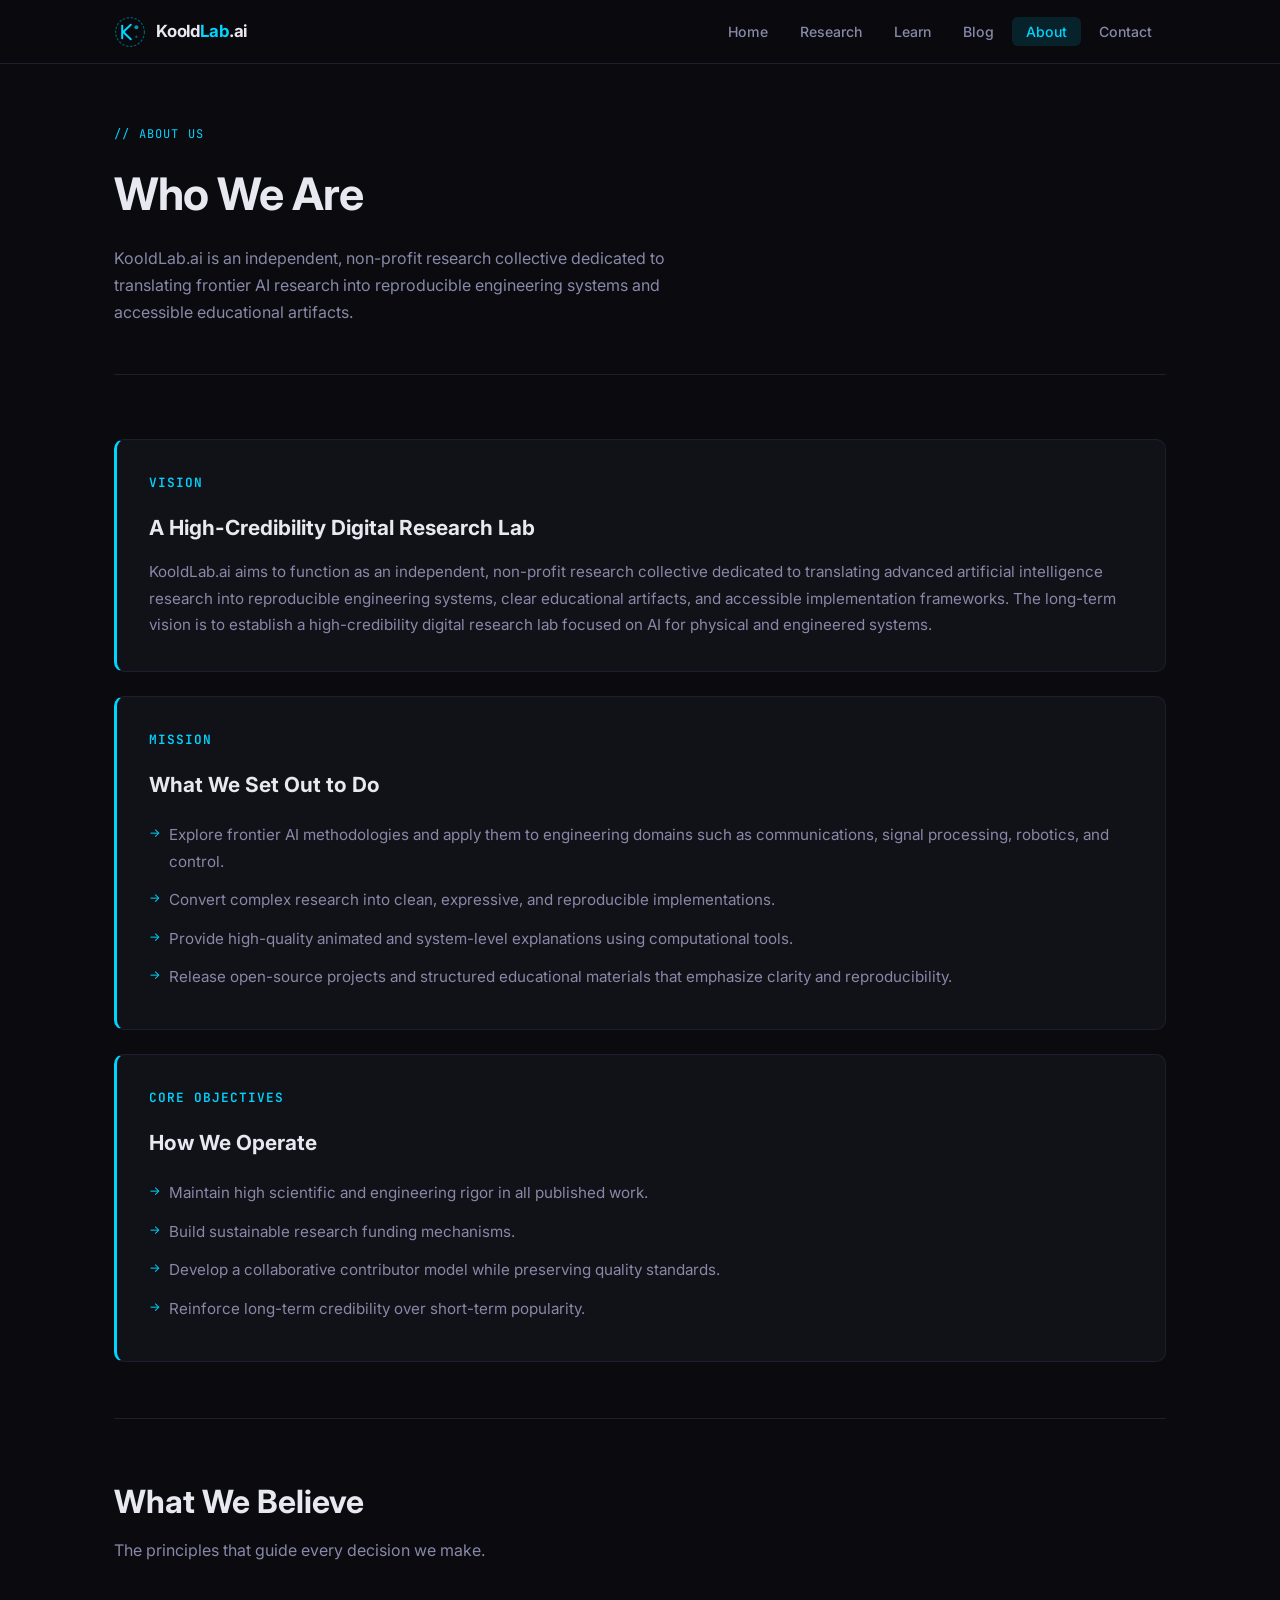
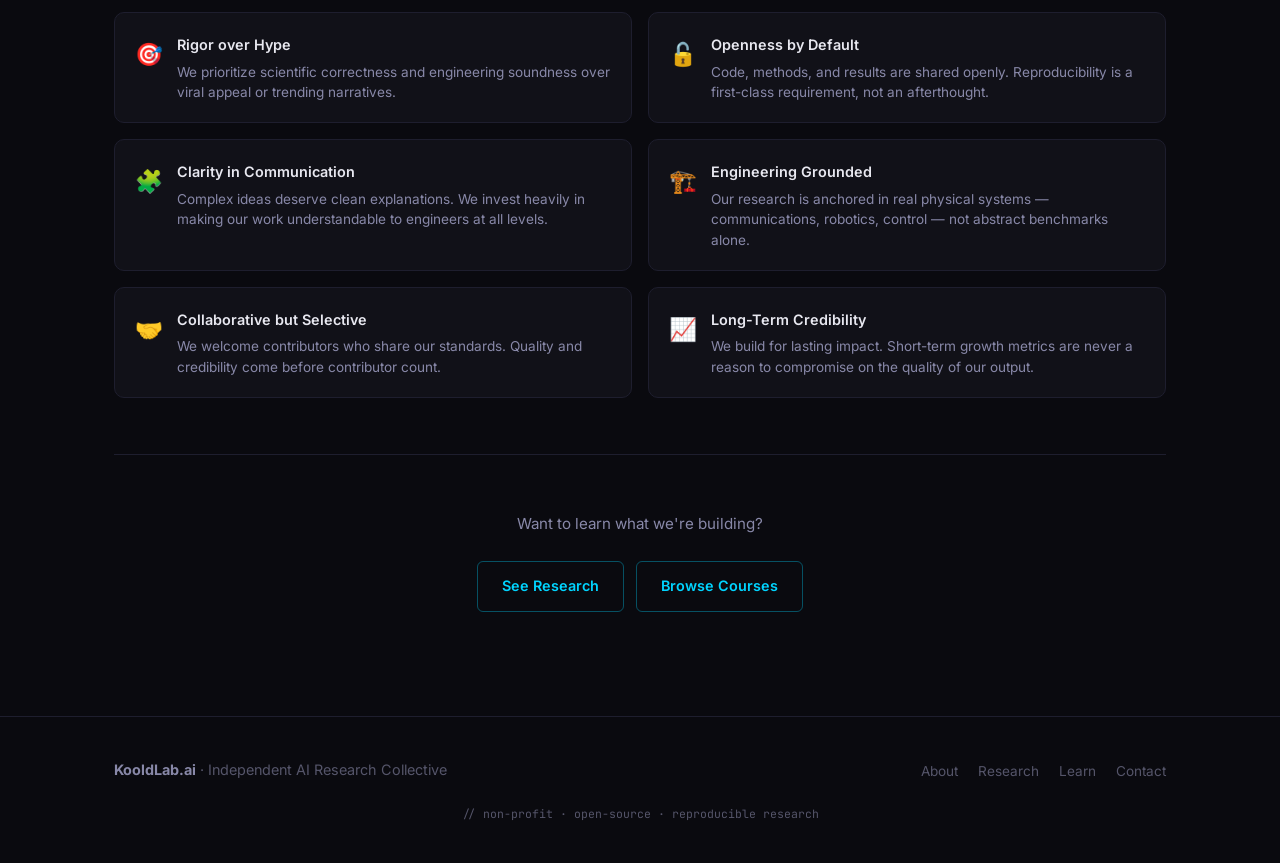
==== about.html @ 52a5d4e4 "Added the web page initial designs" ====
<!DOCTYPE html>
<html lang="en">
<head>
  <meta charset="UTF-8" />
  <meta name="viewport" content="width=device-width, initial-scale=1.0" />
  <title>About — KooldLab.ai</title>
  <meta name="description" content="KooldLab.ai vision, mission, and core objectives. An independent non-profit AI research collective." />
  <link rel="stylesheet" href="style.css" />
  <link rel="icon" href="assets/logo.svg" type="image/svg+xml" />
</head>
<body>

  <!-- Navigation -->
  <nav class="nav" role="navigation" aria-label="Main navigation">
    <div class="nav-inner">
      <a href="index.html" class="nav-logo" aria-label="KooldLab.ai home">
        <img src="assets/logo.svg" alt="KooldLab.ai logo" />
        <span class="nav-logo-text">Koold<span>Lab</span>.ai</span>
      </a>
      <ul class="nav-links">
        <li><a href="index.html">Home</a></li>
        <li><a href="research.html">Research</a></li>
        <li><a href="learn.html">Learn</a></li>
        <li><a href="blog.html">Blog</a></li>
        <li><a href="about.html">About</a></li>
        <li><a href="contact.html">Contact</a></li>
      </ul>
      <button class="nav-hamburger" id="nav-hamburger" aria-label="Toggle menu" aria-expanded="false">
        <span></span><span></span><span></span>
      </button>
    </div>
  </nav>

  <div class="nav-mobile" id="nav-mobile" role="menu">
    <a href="index.html">Home</a>
    <a href="research.html">Research</a>
    <a href="learn.html">Learn</a>
    <a href="blog.html">Blog</a>
    <a href="about.html">About</a>
    <a href="contact.html">Contact</a>
  </div>

  <main class="page-content">
    <div class="container">

      <!-- Page header -->
      <div class="page-hero fade-in">
        <p class="page-hero-label">// about us</p>
        <h1 class="page-hero-title">Who We Are</h1>
        <p class="page-hero-desc">
          KooldLab.ai is an independent, non-profit research collective dedicated to translating
          frontier AI research into reproducible engineering systems and accessible educational artifacts.
        </p>
      </div>

      <!-- Vision -->
      <div class="mission-block fade-in">
        <h3>Vision</h3>
        <h2>A High-Credibility Digital Research Lab</h2>
        <p>
          KooldLab.ai aims to function as an independent, non-profit research collective dedicated to
          translating advanced artificial intelligence research into reproducible engineering systems,
          clear educational artifacts, and accessible implementation frameworks. The long-term vision
          is to establish a high-credibility digital research lab focused on AI for physical and
          engineered systems.
        </p>
      </div>

      <!-- Mission -->
      <div class="mission-block fade-in">
        <h3>Mission</h3>
        <h2>What We Set Out to Do</h2>
        <ul>
          <li>Explore frontier AI methodologies and apply them to engineering domains such as communications, signal processing, robotics, and control.</li>
          <li>Convert complex research into clean, expressive, and reproducible implementations.</li>
          <li>Provide high-quality animated and system-level explanations using computational tools.</li>
          <li>Release open-source projects and structured educational materials that emphasize clarity and reproducibility.</li>
        </ul>
      </div>

      <!-- Core Objectives -->
      <div class="mission-block fade-in">
        <h3>Core Objectives</h3>
        <h2>How We Operate</h2>
        <ul>
          <li>Maintain high scientific and engineering rigor in all published work.</li>
          <li>Build sustainable research funding mechanisms.</li>
          <li>Develop a collaborative contributor model while preserving quality standards.</li>
          <li>Reinforce long-term credibility over short-term popularity.</li>
        </ul>
      </div>

      <hr class="divider" />

      <!-- Values -->
      <div class="fade-in">
        <p class="section-title">What We Believe</p>
        <p class="section-subtitle">The principles that guide every decision we make.</p>

        <div class="values-grid">
          <div class="value-item">
            <span class="value-item-icon">🎯</span>
            <div>
              <div class="value-item-title">Rigor over Hype</div>
              <div class="value-item-desc">We prioritize scientific correctness and engineering soundness over viral appeal or trending narratives.</div>
            </div>
          </div>
          <div class="value-item">
            <span class="value-item-icon">🔓</span>
            <div>
              <div class="value-item-title">Openness by Default</div>
              <div class="value-item-desc">Code, methods, and results are shared openly. Reproducibility is a first-class requirement, not an afterthought.</div>
            </div>
          </div>
          <div class="value-item">
            <span class="value-item-icon">🧩</span>
            <div>
              <div class="value-item-title">Clarity in Communication</div>
              <div class="value-item-desc">Complex ideas deserve clean explanations. We invest heavily in making our work understandable to engineers at all levels.</div>
            </div>
          </div>
          <div class="value-item">
            <span class="value-item-icon">🏗️</span>
            <div>
              <div class="value-item-title">Engineering Grounded</div>
              <div class="value-item-desc">Our research is anchored in real physical systems — communications, robotics, control — not abstract benchmarks alone.</div>
            </div>
          </div>
          <div class="value-item">
            <span class="value-item-icon">🤝</span>
            <div>
              <div class="value-item-title">Collaborative but Selective</div>
              <div class="value-item-desc">We welcome contributors who share our standards. Quality and credibility come before contributor count.</div>
            </div>
          </div>
          <div class="value-item">
            <span class="value-item-icon">📈</span>
            <div>
              <div class="value-item-title">Long-Term Credibility</div>
              <div class="value-item-desc">We build for lasting impact. Short-term growth metrics are never a reason to compromise on the quality of our output.</div>
            </div>
          </div>
        </div>
      </div>

      <hr class="divider" />

      <!-- CTA -->
      <div class="fade-in" style="text-align:center; padding-bottom: 24px;">
        <p style="color: var(--text-secondary); margin-bottom: 24px; font-size: 0.95rem;">
          Want to learn what we're building?
        </p>
        <div style="display:flex; gap:12px; justify-content:center; flex-wrap:wrap;">
          <a href="research.html" class="btn btn-outline">See Research</a>
          <a href="learn.html" class="btn btn-outline">Browse Courses</a>
        </div>
      </div>

    </div>
  </main>

  <footer class="footer">
    <div class="container">
      <div class="footer-inner">
        <div class="footer-brand">
          <strong>KooldLab.ai</strong> · Independent AI Research Collective
        </div>
        <ul class="footer-links">
          <li><a href="about.html">About</a></li>
          <li><a href="research.html">Research</a></li>
          <li><a href="learn.html">Learn</a></li>
          <li><a href="contact.html">Contact</a></li>
        </ul>
      </div>
      <p class="footer-note">// non-profit · open-source · reproducible research</p>
    </div>
  </footer>

  <script src="nav.js"></script>
</body>
</html>
---- style.css ----
/* =========================================================
   KooldLab.ai — Global Stylesheet
   Dark theme | Inter + JetBrains Mono | Cyan accent
   ========================================================= */

@import url('https://fonts.googleapis.com/css2?family=Inter:wght@300;400;500;600;700&family=JetBrains+Mono:wght@400;500&display=swap');

/* ----- Reset & Base ----- */
*, *::before, *::after {
  box-sizing: border-box;
  margin: 0;
  padding: 0;
}

:root {
  --bg-base:       #0a0a0f;
  --bg-card:       #111118;
  --bg-card-hover: #16161f;
  --bg-nav:        rgba(10, 10, 15, 0.92);
  --border:        #1e1e2e;
  --accent:        #00d4ff;
  --accent-dim:    rgba(0, 212, 255, 0.12);
  --accent-mid:    rgba(0, 212, 255, 0.35);
  --text-primary:  #e8e8f0;
  --text-secondary:#8888a8;
  --text-muted:    #55556a;
  --tag-bg:        #1a1a28;
  --tag-text:      #00d4ff;
  --success:       #00ffaa;
  --warning:       #ffaa00;
  --nav-height:    64px;
  --radius:        10px;
  --radius-sm:     6px;
  --transition:    0.2s ease;
  --shadow-card:   0 4px 24px rgba(0,0,0,0.4);
  --shadow-glow:   0 0 24px rgba(0,212,255,0.08);
}

html {
  scroll-behavior: smooth;
}

body {
  background-color: var(--bg-base);
  color: var(--text-primary);
  font-family: 'Inter', sans-serif;
  font-size: 16px;
  line-height: 1.7;
  min-height: 100vh;
}

a {
  color: var(--accent);
  text-decoration: none;
  transition: opacity var(--transition);
}
a:hover { opacity: 0.8; }

img { max-width: 100%; display: block; }

/* ----- Utility ----- */
.container {
  width: 100%;
  max-width: 1100px;
  margin: 0 auto;
  padding: 0 24px;
}

.section {
  padding: 80px 0;
}

.section-title {
  font-size: clamp(1.5rem, 3vw, 2rem);
  font-weight: 700;
  color: var(--text-primary);
  margin-bottom: 8px;
}

.section-subtitle {
  color: var(--text-secondary);
  font-size: 1rem;
  margin-bottom: 48px;
}

.accent { color: var(--accent); }

.tag {
  display: inline-block;
  font-family: 'JetBrains Mono', monospace;
  font-size: 0.72rem;
  color: var(--tag-text);
  background: var(--tag-bg);
  border: 1px solid var(--accent-mid);
  border-radius: 4px;
  padding: 2px 8px;
  letter-spacing: 0.04em;
}

.badge {
  display: inline-block;
  font-size: 0.72rem;
  font-weight: 600;
  border-radius: 4px;
  padding: 2px 10px;
  letter-spacing: 0.03em;
}
.badge-video   { background: rgba(0,212,255,0.15); color: #00d4ff; }
.badge-coming  { background: rgba(85,85,106,0.3);  color: #8888a8; }
.badge-dev     { background: rgba(255,170,0,0.15); color: #ffaa00; }

.btn {
  display: inline-flex;
  align-items: center;
  gap: 8px;
  padding: 12px 24px;
  border-radius: var(--radius-sm);
  font-size: 0.9rem;
  font-weight: 600;
  cursor: pointer;
  transition: all var(--transition);
  border: none;
  text-decoration: none;
}
.btn-primary {
  background: var(--accent);
  color: #0a0a0f;
}
.btn-primary:hover {
  background: #33ddff;
  opacity: 1;
  transform: translateY(-1px);
  box-shadow: 0 4px 16px rgba(0,212,255,0.3);
}
.btn-outline {
  background: transparent;
  color: var(--accent);
  border: 1px solid var(--accent-mid);
}
.btn-outline:hover {
  background: var(--accent-dim);
  opacity: 1;
  border-color: var(--accent);
}
.btn-ghost {
  background: transparent;
  color: var(--text-secondary);
  border: 1px solid var(--border);
}
.btn-ghost:hover {
  color: var(--text-primary);
  border-color: var(--text-muted);
  opacity: 1;
}

/* ----- Navigation ----- */
.nav {
  position: fixed;
  top: 0;
  left: 0;
  right: 0;
  height: var(--nav-height);
  background: var(--bg-nav);
  backdrop-filter: blur(12px);
  -webkit-backdrop-filter: blur(12px);
  border-bottom: 1px solid var(--border);
  z-index: 1000;
  display: flex;
  align-items: center;
}

.nav-inner {
  display: flex;
  align-items: center;
  justify-content: space-between;
  width: 100%;
  max-width: 1100px;
  margin: 0 auto;
  padding: 0 24px;
}

.nav-logo {
  display: flex;
  align-items: center;
  gap: 10px;
  text-decoration: none;
  color: var(--text-primary);
}
.nav-logo img {
  width: 32px;
  height: 32px;
}
.nav-logo-text {
  font-size: 1.05rem;
  font-weight: 700;
  letter-spacing: -0.01em;
}
.nav-logo-text span { color: var(--accent); }

.nav-links {
  display: flex;
  align-items: center;
  gap: 4px;
  list-style: none;
}
.nav-links a {
  color: var(--text-secondary);
  font-size: 0.88rem;
  font-weight: 500;
  padding: 6px 14px;
  border-radius: var(--radius-sm);
  transition: all var(--transition);
  text-decoration: none;
}
.nav-links a:hover,
.nav-links a.active {
  color: var(--text-primary);
  background: var(--accent-dim);
  opacity: 1;
}
.nav-links a.active {
  color: var(--accent);
}

.nav-hamburger {
  display: none;
  flex-direction: column;
  gap: 5px;
  cursor: pointer;
  background: none;
  border: none;
  padding: 4px;
}
.nav-hamburger span {
  display: block;
  width: 22px;
  height: 2px;
  background: var(--text-secondary);
  border-radius: 2px;
  transition: all 0.3s ease;
}
.nav-hamburger.open span:nth-child(1) { transform: translateY(7px) rotate(45deg); }
.nav-hamburger.open span:nth-child(2) { opacity: 0; }
.nav-hamburger.open span:nth-child(3) { transform: translateY(-7px) rotate(-45deg); }

.nav-mobile {
  display: none;
  position: fixed;
  top: var(--nav-height);
  left: 0;
  right: 0;
  background: var(--bg-nav);
  backdrop-filter: blur(12px);
  border-bottom: 1px solid var(--border);
  padding: 16px 24px 24px;
  z-index: 999;
  flex-direction: column;
  gap: 4px;
}
.nav-mobile.open { display: flex; }
.nav-mobile a {
  color: var(--text-secondary);
  font-size: 0.95rem;
  font-weight: 500;
  padding: 10px 14px;
  border-radius: var(--radius-sm);
  text-decoration: none;
  transition: all var(--transition);
}
.nav-mobile a:hover,
.nav-mobile a.active {
  color: var(--text-primary);
  background: var(--accent-dim);
  opacity: 1;
}
.nav-mobile a.active { color: var(--accent); }

/* ----- Page offset for fixed nav ----- */
.page-content {
  padding-top: var(--nav-height);
}

/* ----- Hero ----- */
.hero {
  min-height: calc(100vh - var(--nav-height));
  display: flex;
  align-items: center;
  position: relative;
  overflow: hidden;
  padding: 80px 0;
}
.hero::before {
  content: '';
  position: absolute;
  top: -200px;
  left: 50%;
  transform: translateX(-50%);
  width: 800px;
  height: 800px;
  background: radial-gradient(circle, rgba(0,212,255,0.04) 0%, transparent 70%);
  pointer-events: none;
}
.hero-content { position: relative; z-index: 1; max-width: 720px; }

.hero-eyebrow {
  font-family: 'JetBrains Mono', monospace;
  font-size: 0.8rem;
  color: var(--accent);
  letter-spacing: 0.1em;
  text-transform: uppercase;
  margin-bottom: 20px;
}

.hero-title {
  font-size: clamp(2.2rem, 5vw, 3.6rem);
  font-weight: 700;
  line-height: 1.15;
  letter-spacing: -0.02em;
  margin-bottom: 16px;
}

.hero-tagline {
  font-size: clamp(1rem, 2vw, 1.25rem);
  color: var(--accent);
  font-weight: 500;
  margin-bottom: 20px;
  font-style: italic;
}

.hero-domain-line {
  font-size: 1rem;
  color: var(--text-secondary);
  margin-bottom: 36px;
  min-height: 1.7em;
}
.hero-domain-label { color: var(--text-muted); }
#hero-domain {
  font-family: 'JetBrains Mono', monospace;
  color: var(--accent);
  display: inline-block;
}

.hero-actions {
  display: flex;
  gap: 12px;
  flex-wrap: wrap;
}

/* ----- Cards ----- */
.card {
  background: var(--bg-card);
  border: 1px solid var(--border);
  border-radius: var(--radius);
  padding: 28px;
  transition: all var(--transition);
  box-shadow: var(--shadow-card);
}
.card:hover {
  background: var(--bg-card-hover);
  border-color: var(--accent-mid);
  box-shadow: var(--shadow-glow);
  transform: translateY(-2px);
}
.card-icon {
  font-size: 1.8rem;
  margin-bottom: 16px;
}
.card-title {
  font-size: 1.05rem;
  font-weight: 600;
  color: var(--text-primary);
  margin-bottom: 8px;
}
.card-desc {
  font-size: 0.9rem;
  color: var(--text-secondary);
  line-height: 1.6;
  margin-bottom: 16px;
}
.card-link {
  font-size: 0.88rem;
  font-weight: 600;
  color: var(--accent);
}
.card-link::after { content: ' →'; }

/* Grid layouts */
.grid-3 {
  display: grid;
  grid-template-columns: repeat(3, 1fr);
  gap: 20px;
}
.grid-2 {
  display: grid;
  grid-template-columns: repeat(2, 1fr);
  gap: 20px;
}

/* ----- Product card ----- */
.product-card {
  background: var(--bg-card);
  border: 1px solid var(--accent-mid);
  border-radius: var(--radius);
  padding: 32px;
  display: flex;
  gap: 28px;
  align-items: flex-start;
  box-shadow: var(--shadow-glow);
  transition: all var(--transition);
}
.product-card:hover {
  border-color: var(--accent);
  transform: translateY(-2px);
  box-shadow: 0 0 32px rgba(0,212,255,0.12);
}
.product-card-icon {
  font-size: 2.8rem;
  flex-shrink: 0;
  line-height: 1;
}
.product-card-body { flex: 1; }
.product-card-label {
  font-family: 'JetBrains Mono', monospace;
  font-size: 0.72rem;
  color: var(--accent);
  text-transform: uppercase;
  letter-spacing: 0.1em;
  margin-bottom: 8px;
}
.product-card-title {
  font-size: 1.25rem;
  font-weight: 700;
  color: var(--text-primary);
  margin-bottom: 10px;
  line-height: 1.3;
}
.product-card-desc {
  font-size: 0.9rem;
  color: var(--text-secondary);
  margin-bottom: 20px;
  line-height: 1.6;
}
.product-card-meta {
  display: flex;
  gap: 8px;
  flex-wrap: wrap;
  margin-bottom: 20px;
}

/* ----- Research under-dev card ----- */
.dev-banner {
  background: linear-gradient(135deg, #111118 0%, #141420 100%);
  border: 1px solid rgba(255,170,0,0.3);
  border-radius: var(--radius);
  padding: 40px;
  text-align: center;
  position: relative;
  overflow: hidden;
}
.dev-banner::before {
  content: '';
  position: absolute;
  top: 0; left: 0; right: 0;
  height: 2px;
  background: linear-gradient(90deg, transparent, #ffaa00, transparent);
}
.dev-banner-icon { font-size: 3rem; margin-bottom: 16px; }
.dev-banner-title {
  font-size: 1.4rem;
  font-weight: 700;
  color: var(--text-primary);
  margin-bottom: 10px;
}
.dev-banner-desc {
  color: var(--text-secondary);
  max-width: 560px;
  margin: 0 auto 24px;
  font-size: 0.95rem;
  line-height: 1.7;
}
.dev-tags { display: flex; gap: 8px; justify-content: center; flex-wrap: wrap; }

/* ----- Empty state ----- */
.empty-state {
  text-align: center;
  padding: 80px 24px;
}
.empty-state-icon { font-size: 3rem; margin-bottom: 20px; opacity: 0.5; }
.empty-state-title {
  font-size: 1.3rem;
  font-weight: 600;
  color: var(--text-primary);
  margin-bottom: 10px;
}
.empty-state-desc {
  color: var(--text-secondary);
  font-size: 0.95rem;
  max-width: 420px;
  margin: 0 auto;
}

/* ----- Page hero (inner pages) ----- */
.page-hero {
  padding: 60px 0 48px;
  border-bottom: 1px solid var(--border);
  margin-bottom: 64px;
}
.page-hero-label {
  font-family: 'JetBrains Mono', monospace;
  font-size: 0.75rem;
  color: var(--accent);
  text-transform: uppercase;
  letter-spacing: 0.1em;
  margin-bottom: 12px;
}
.page-hero-title {
  font-size: clamp(1.8rem, 4vw, 2.8rem);
  font-weight: 700;
  color: var(--text-primary);
  letter-spacing: -0.02em;
  margin-bottom: 12px;
}
.page-hero-desc {
  font-size: 1rem;
  color: var(--text-secondary);
  max-width: 600px;
}

/* ----- About page ----- */
.mission-block {
  background: var(--bg-card);
  border: 1px solid var(--border);
  border-left: 3px solid var(--accent);
  border-radius: var(--radius);
  padding: 32px;
  margin-bottom: 24px;
}
.mission-block h3 {
  font-size: 1.1rem;
  font-weight: 600;
  color: var(--accent);
  margin-bottom: 16px;
  font-family: 'JetBrains Mono', monospace;
  font-size: 0.8rem;
  text-transform: uppercase;
  letter-spacing: 0.08em;
}
.mission-block h2 {
  font-size: 1.3rem;
  font-weight: 700;
  color: var(--text-primary);
  margin-bottom: 14px;
}
.mission-block p {
  color: var(--text-secondary);
  font-size: 0.95rem;
  line-height: 1.75;
}
.mission-block ul {
  list-style: none;
  padding: 0;
}
.mission-block ul li {
  color: var(--text-secondary);
  font-size: 0.95rem;
  line-height: 1.75;
  padding: 6px 0;
  padding-left: 20px;
  position: relative;
}
.mission-block ul li::before {
  content: '→';
  position: absolute;
  left: 0;
  color: var(--accent);
  font-size: 0.8em;
}

.values-grid {
  display: grid;
  grid-template-columns: repeat(2, 1fr);
  gap: 16px;
}
.value-item {
  background: var(--bg-card);
  border: 1px solid var(--border);
  border-radius: var(--radius);
  padding: 20px;
  display: flex;
  gap: 14px;
  align-items: flex-start;
}
.value-item-icon { font-size: 1.4rem; flex-shrink: 0; margin-top: 2px; }
.value-item-title {
  font-size: 0.9rem;
  font-weight: 600;
  color: var(--text-primary);
  margin-bottom: 4px;
}
.value-item-desc {
  font-size: 0.85rem;
  color: var(--text-secondary);
  line-height: 1.5;
}

/* ----- Learn page ----- */
.learn-card {
  background: var(--bg-card);
  border: 1px solid var(--border);
  border-radius: var(--radius);
  padding: 28px;
  display: flex;
  flex-direction: column;
  transition: all var(--transition);
}
.learn-card:hover {
  border-color: var(--accent-mid);
  transform: translateY(-2px);
  box-shadow: var(--shadow-glow);
}
.learn-card.coming-soon {
  opacity: 0.5;
  cursor: default;
}
.learn-card.coming-soon:hover {
  transform: none;
  border-color: var(--border);
  box-shadow: none;
}
.learn-card-header {
  display: flex;
  justify-content: space-between;
  align-items: flex-start;
  margin-bottom: 14px;
}
.learn-card-icon { font-size: 2rem; }
.learn-card-title {
  font-size: 1rem;
  font-weight: 600;
  color: var(--text-primary);
  margin-bottom: 8px;
  line-height: 1.3;
}
.learn-card-desc {
  font-size: 0.88rem;
  color: var(--text-secondary);
  line-height: 1.6;
  flex: 1;
  margin-bottom: 20px;
}
.learn-card-meta { display: flex; gap: 6px; flex-wrap: wrap; margin-bottom: 20px; }

/* ----- Footer ----- */
.footer {
  border-top: 1px solid var(--border);
  padding: 40px 0;
  margin-top: 80px;
}
.footer-inner {
  display: flex;
  align-items: center;
  justify-content: space-between;
  flex-wrap: wrap;
  gap: 16px;
}
.footer-brand {
  font-size: 0.9rem;
  color: var(--text-muted);
}
.footer-brand strong { color: var(--text-secondary); }
.footer-links {
  display: flex;
  gap: 20px;
  list-style: none;
}
.footer-links a {
  color: var(--text-muted);
  font-size: 0.85rem;
  transition: color var(--transition);
}
.footer-links a:hover {
  color: var(--text-secondary);
  opacity: 1;
}
.footer-note {
  font-family: 'JetBrains Mono', monospace;
  font-size: 0.72rem;
  color: var(--text-muted);
  text-align: center;
  margin-top: 20px;
}

/* ----- Divider ----- */
.divider {
  border: none;
  border-top: 1px solid var(--border);
  margin: 56px 0;
}

/* ----- Fade-in animation ----- */
.fade-in {
  opacity: 0;
  transform: translateY(16px);
  transition: opacity 0.5s ease, transform 0.5s ease;
}
.fade-in.visible {
  opacity: 1;
  transform: translateY(0);
}

/* ----- Contact placeholder ----- */
.contact-placeholder {
  max-width: 600px;
  margin: 0 auto;
  text-align: center;
  padding: 80px 0;
}
.contact-placeholder-icon { font-size: 3rem; margin-bottom: 24px; }
.contact-placeholder h2 {
  font-size: 1.5rem;
  font-weight: 700;
  color: var(--text-primary);
  margin-bottom: 12px;
}
.contact-placeholder p {
  color: var(--text-secondary);
  font-size: 0.95rem;
  line-height: 1.7;
}

/* ----- Responsive ----- */
@media (max-width: 768px) {
  .nav-links { display: none; }
  .nav-hamburger { display: flex; }

  .grid-3, .grid-2 {
    grid-template-columns: 1fr;
  }
  .values-grid {
    grid-template-columns: 1fr;
  }
  .product-card {
    flex-direction: column;
    gap: 16px;
  }
  .hero-actions {
    flex-direction: column;
    align-items: flex-start;
  }
  .footer-inner {
    flex-direction: column;
    align-items: flex-start;
  }
  .section { padding: 56px 0; }
}

@media (min-width: 769px) and (max-width: 1024px) {
  .grid-3 { grid-template-columns: repeat(2, 1fr); }
}
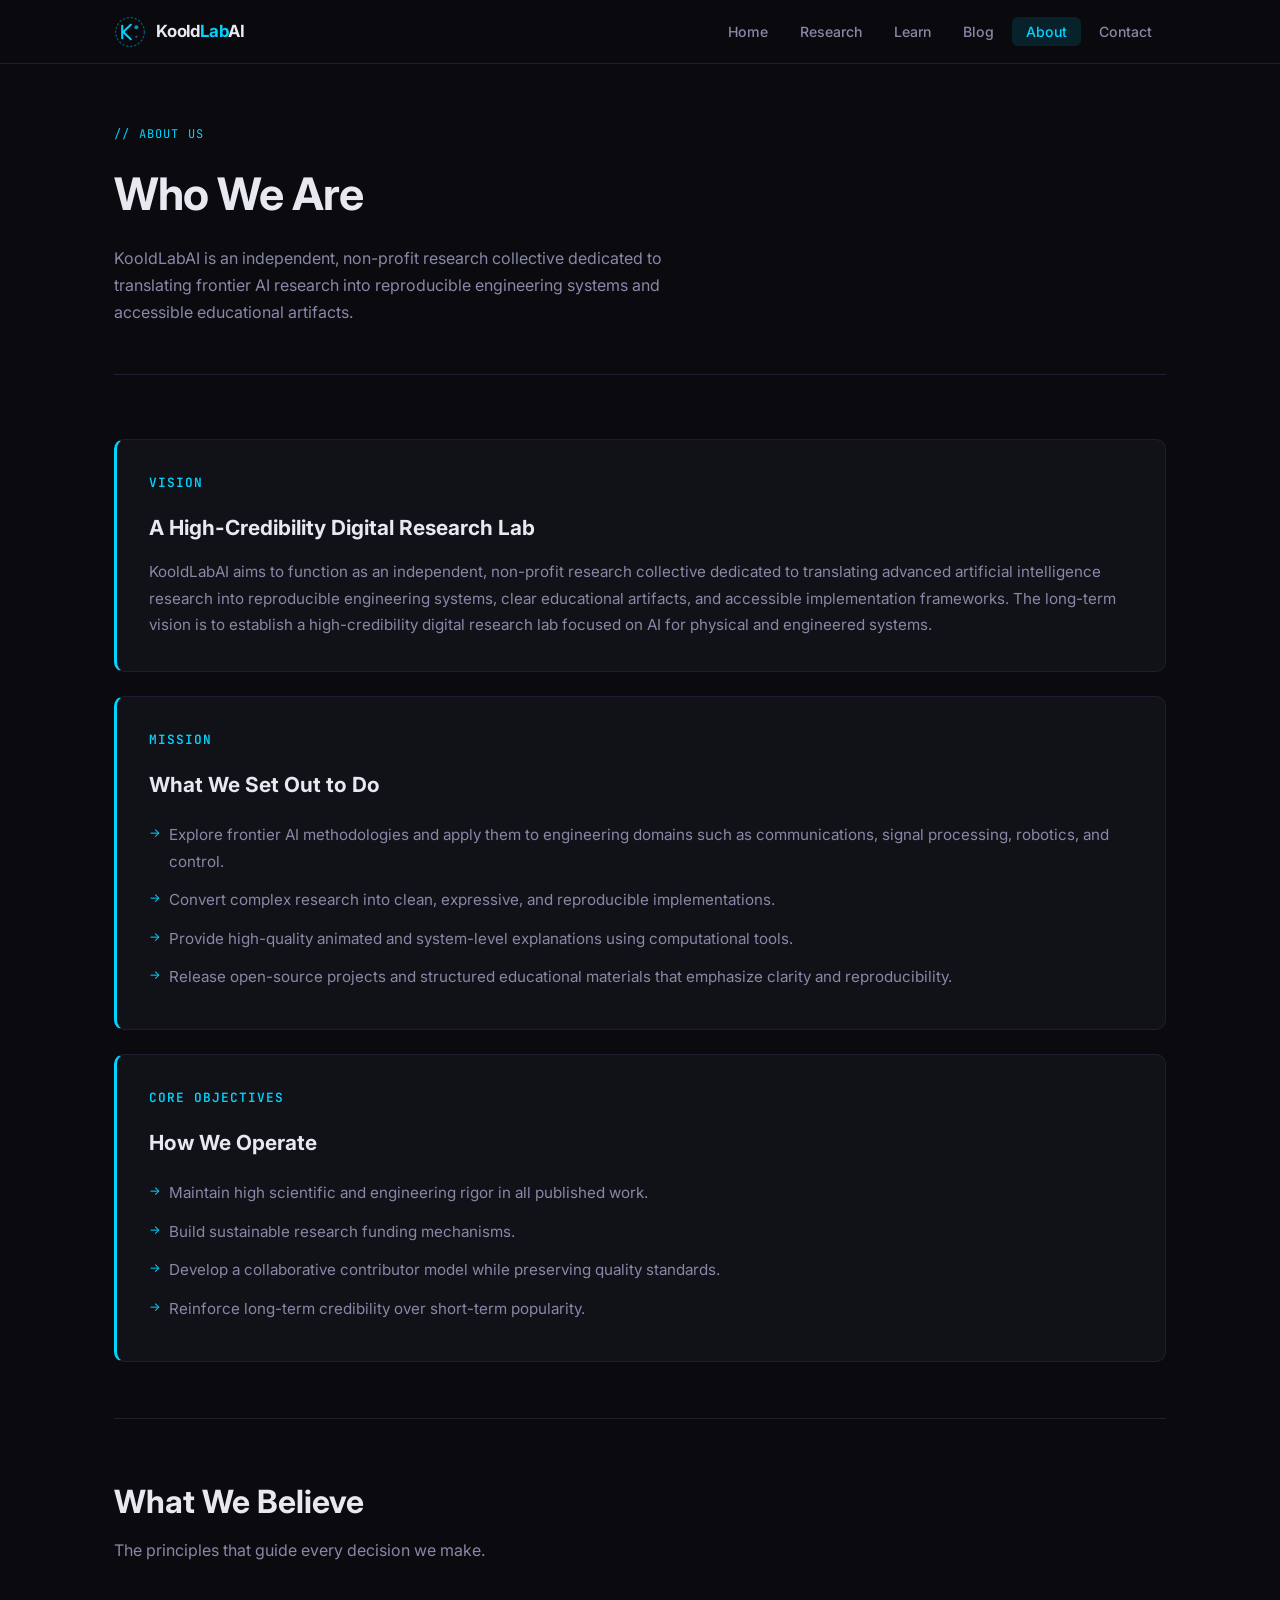
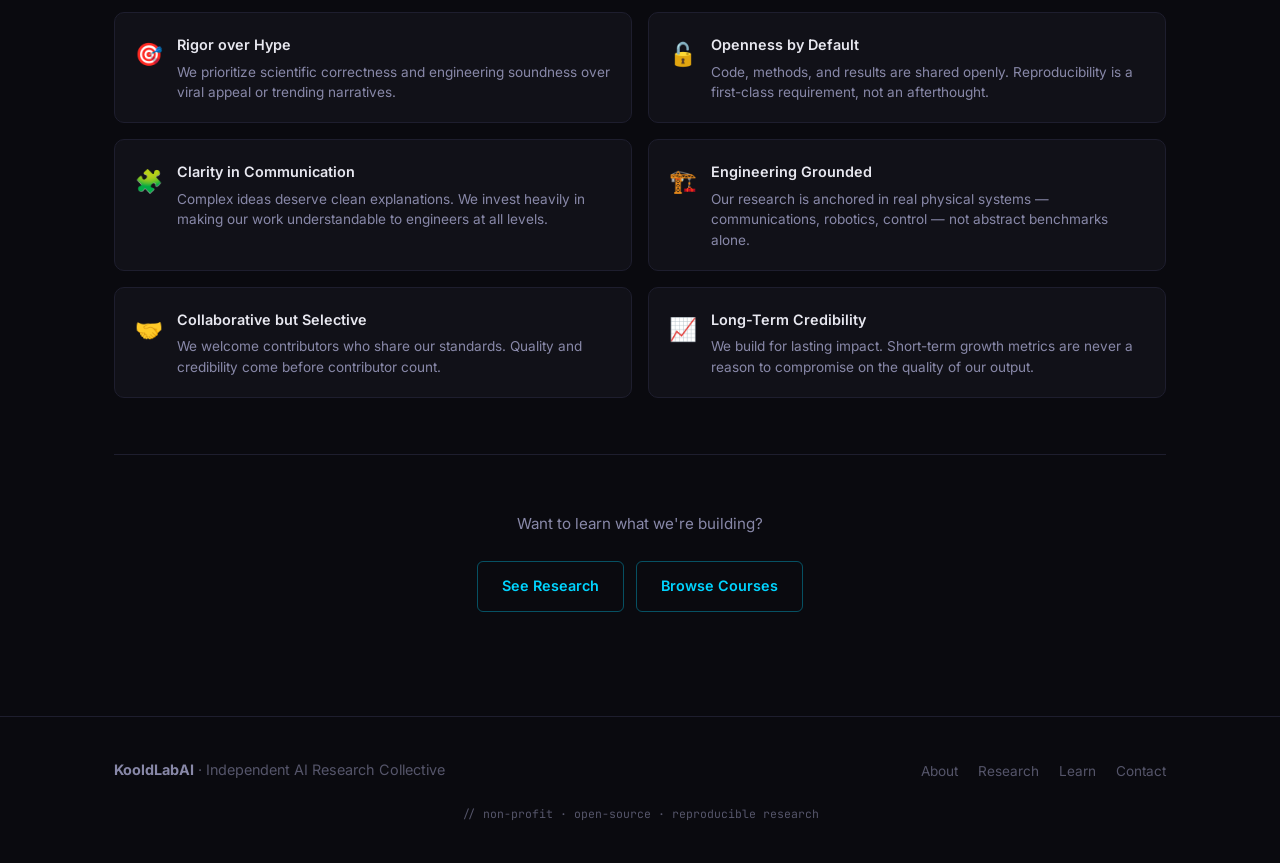
==== commit 934465f8: "Removed the dot from KoolLab.ai to KooldLadAI" ====
--- a/about.html
+++ b/about.html
@@ -3,8 +3,8 @@
 <head>
   <meta charset="UTF-8" />
   <meta name="viewport" content="width=device-width, initial-scale=1.0" />
-  <title>About — KooldLab.ai</title>
-  <meta name="description" content="KooldLab.ai vision, mission, and core objectives. An independent non-profit AI research collective." />
+  <title>About — KooldLabAI</title>
+  <meta name="description" content="KooldLabAI vision, mission, and core objectives. An independent non-profit AI research collective." />
   <link rel="stylesheet" href="style.css" />
   <link rel="icon" href="assets/logo.svg" type="image/svg+xml" />
 </head>
@@ -13,9 +13,9 @@
   <!-- Navigation -->
   <nav class="nav" role="navigation" aria-label="Main navigation">
     <div class="nav-inner">
-      <a href="index.html" class="nav-logo" aria-label="KooldLab.ai home">
-        <img src="assets/logo.svg" alt="KooldLab.ai logo" />
-        <span class="nav-logo-text">Koold<span>Lab</span>.ai</span>
+      <a href="index.html" class="nav-logo" aria-label="KooldLabAI home">
+        <img src="assets/logo.svg" alt="KooldLabAI logo" />
+        <span class="nav-logo-text">Koold<span>Lab</span>AI</span>
       </a>
       <ul class="nav-links">
         <li><a href="index.html">Home</a></li>
@@ -48,7 +48,7 @@
         <p class="page-hero-label">// about us</p>
         <h1 class="page-hero-title">Who We Are</h1>
         <p class="page-hero-desc">
-          KooldLab.ai is an independent, non-profit research collective dedicated to translating
+          KooldLabAI is an independent, non-profit research collective dedicated to translating
           frontier AI research into reproducible engineering systems and accessible educational artifacts.
         </p>
       </div>
@@ -58,7 +58,7 @@
         <h3>Vision</h3>
         <h2>A High-Credibility Digital Research Lab</h2>
         <p>
-          KooldLab.ai aims to function as an independent, non-profit research collective dedicated to
+          KooldLabAI aims to function as an independent, non-profit research collective dedicated to
           translating advanced artificial intelligence research into reproducible engineering systems,
           clear educational artifacts, and accessible implementation frameworks. The long-term vision
           is to establish a high-credibility digital research lab focused on AI for physical and
@@ -163,7 +163,7 @@
     <div class="container">
       <div class="footer-inner">
         <div class="footer-brand">
-          <strong>KooldLab.ai</strong> · Independent AI Research Collective
+          <strong>KooldLabAI</strong> · Independent AI Research Collective
         </div>
         <ul class="footer-links">
           <li><a href="about.html">About</a></li>
--- a/style.css
+++ b/style.css
@@ -1,5 +1,5 @@
 /* =========================================================
-   KooldLab.ai — Global Stylesheet
+   KooldLabAI — Global Stylesheet
    Dark theme | Inter + JetBrains Mono | Cyan accent
    ========================================================= */
 
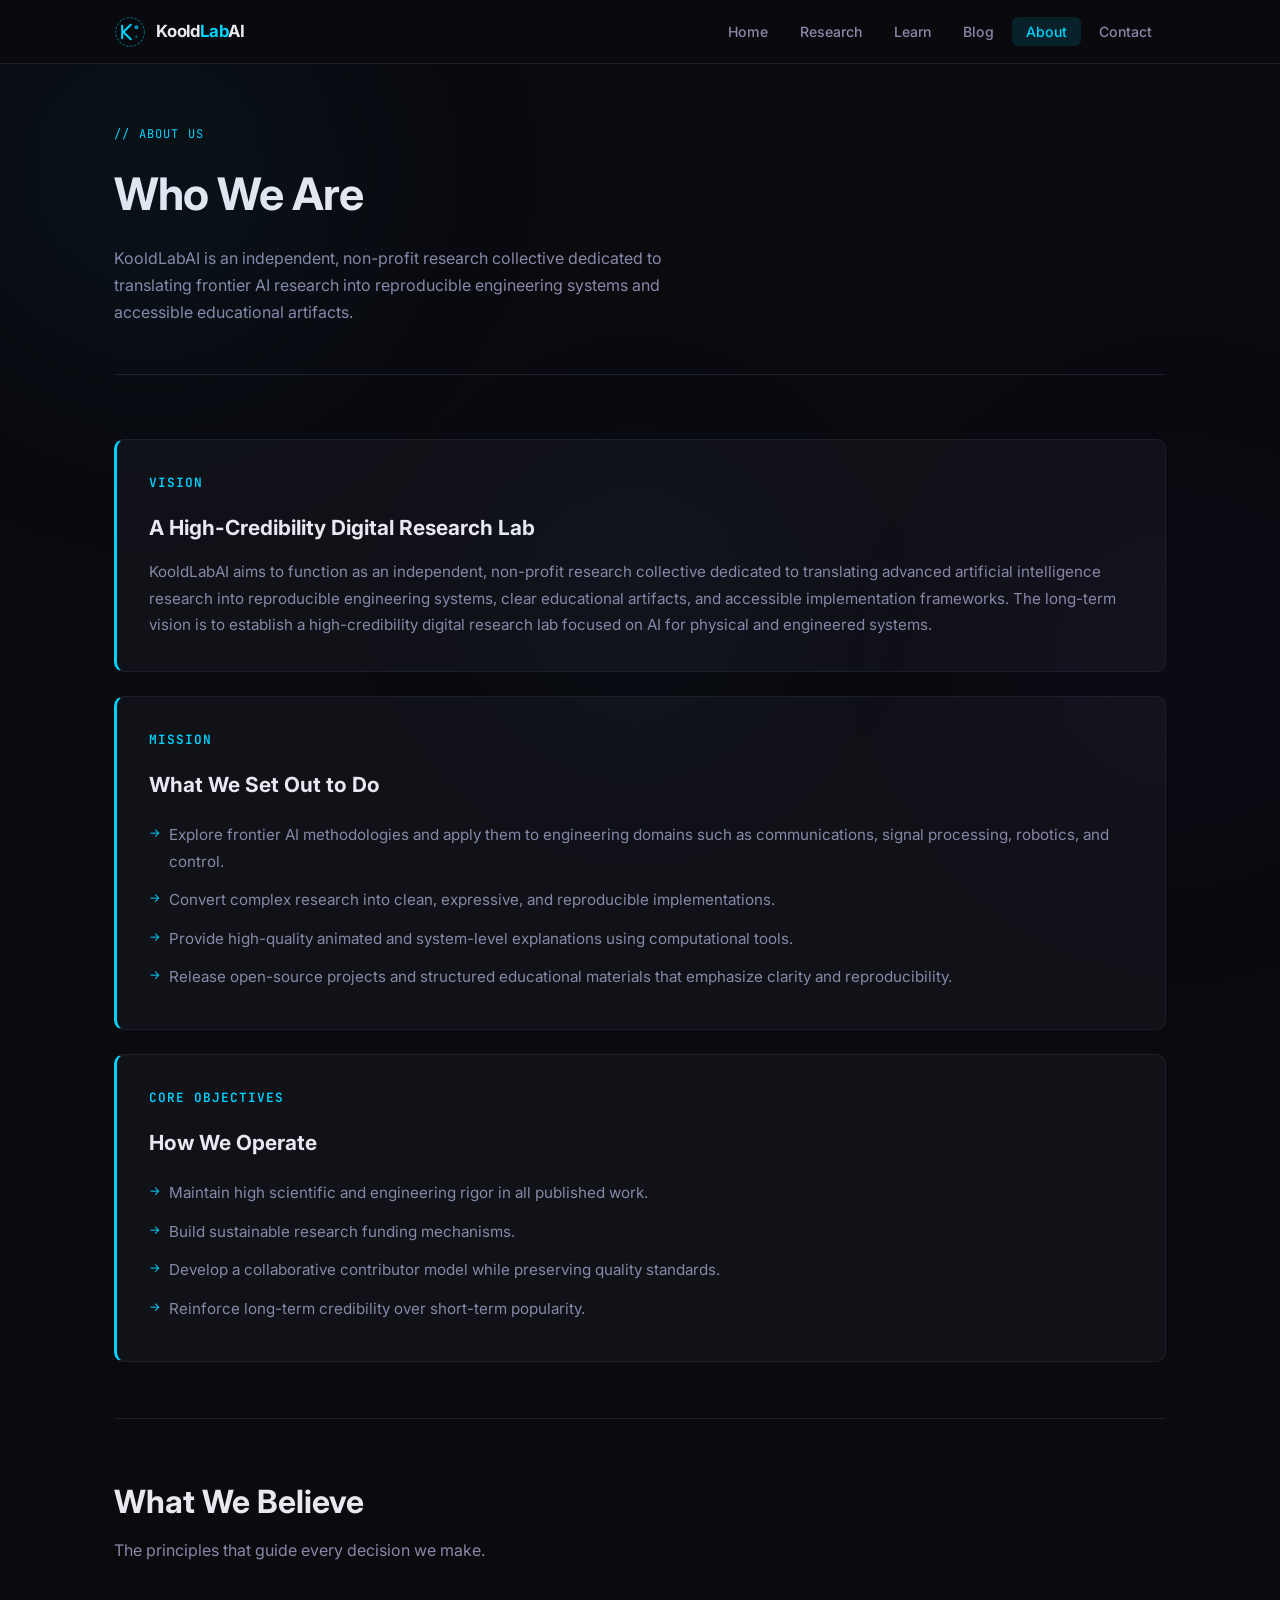
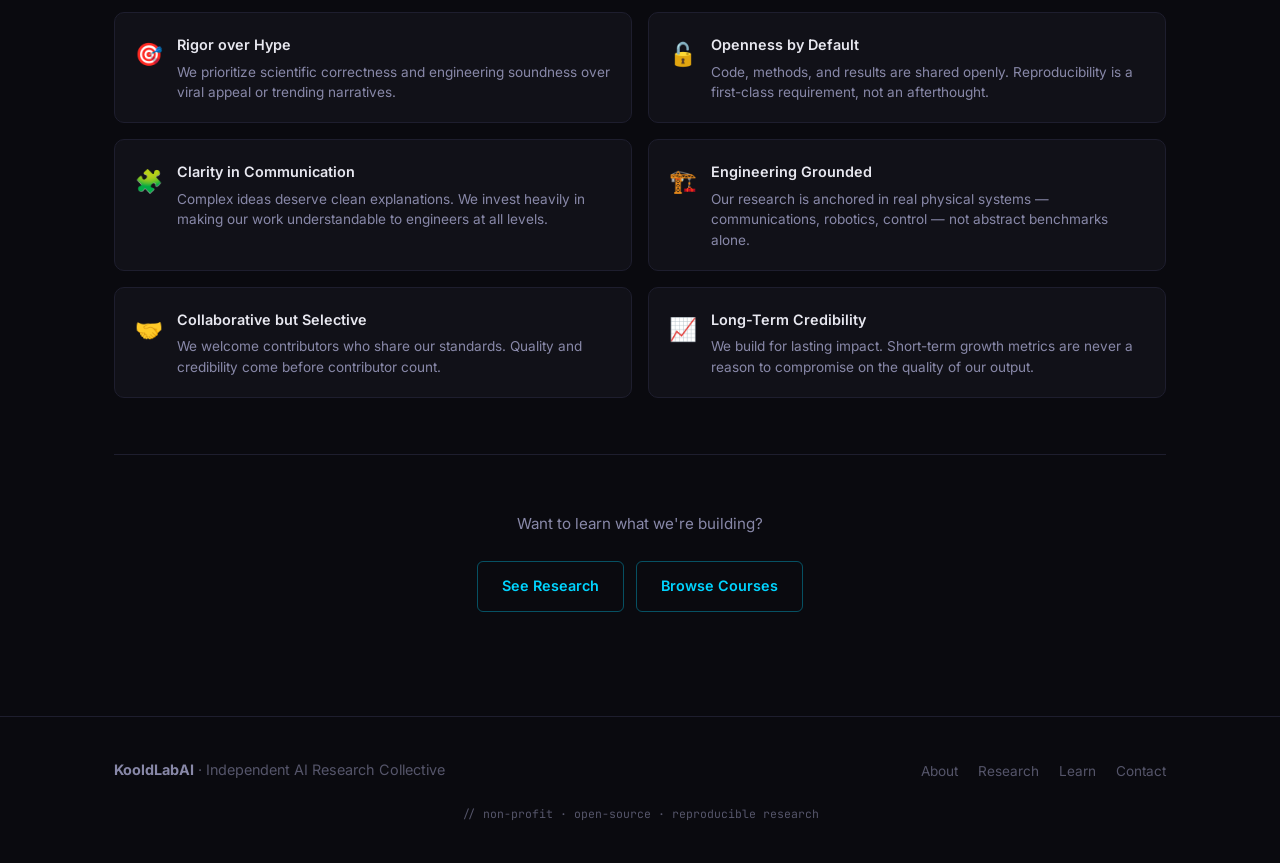
==== commit 0c102b79: "Added animation for the webpage" ====
--- a/about.html
+++ b/about.html
@@ -176,6 +176,7 @@
     </div>
   </footer>
 
+  <script src="animations.js"></script>
   <script src="nav.js"></script>
 </body>
 </html>
--- a/style.css
+++ b/style.css
@@ -728,6 +728,100 @@
   line-height: 1.7;
 }
 
+/* ----- Hero Canvas (particle network) ----- */
+#hero-canvas {
+  position: absolute;
+  inset: 0;
+  width: 100%;
+  height: 100%;
+  z-index: 0;
+  pointer-events: none;
+  display: block;
+}
+
+/* Ensure hero content sits above the canvas */
+.hero { position: relative; overflow: hidden; }
+.hero .container { position: relative; z-index: 1; }
+
+/* ----- Glow Blobs (drifting background gradient) ----- */
+.glow-blob {
+  position: fixed;
+  border-radius: 50%;
+  pointer-events: none;
+  z-index: 0;
+  will-change: transform;
+  filter: blur(80px);
+}
+
+.glow-blob-1 {
+  width: 700px;
+  height: 700px;
+  background: radial-gradient(circle, rgba(0, 212, 255, 0.055) 0%, transparent 70%);
+  top: -180px;
+  left: -200px;
+  animation: blobDrift1 22s ease-in-out infinite alternate;
+}
+
+.glow-blob-2 {
+  width: 600px;
+  height: 600px;
+  background: radial-gradient(circle, rgba(120, 80, 255, 0.04) 0%, transparent 70%);
+  top: 40%;
+  right: -200px;
+  animation: blobDrift2 28s ease-in-out infinite alternate;
+}
+
+.glow-blob-3 {
+  width: 500px;
+  height: 500px;
+  background: radial-gradient(circle, rgba(0, 212, 255, 0.03) 0%, transparent 70%);
+  bottom: 5%;
+  left: 30%;
+  animation: blobDrift3 18s ease-in-out infinite alternate;
+}
+
+@keyframes blobDrift1 {
+  0%   { transform: translate(0, 0) scale(1); }
+  33%  { transform: translate(80px, 60px) scale(1.08); }
+  66%  { transform: translate(-40px, 120px) scale(0.95); }
+  100% { transform: translate(60px, -40px) scale(1.05); }
+}
+
+@keyframes blobDrift2 {
+  0%   { transform: translate(0, 0) scale(1); }
+  33%  { transform: translate(-100px, 80px) scale(1.1); }
+  66%  { transform: translate(60px, -60px) scale(0.92); }
+  100% { transform: translate(-80px, 40px) scale(1.06); }
+}
+
+@keyframes blobDrift3 {
+  0%   { transform: translate(0, 0) scale(1); }
+  50%  { transform: translate(120px, -80px) scale(1.12); }
+  100% { transform: translate(-60px, 60px) scale(0.94); }
+}
+
+/* Scroll parallax — blobs shift via CSS custom property updated by JS */
+.glow-blob-1 { transform: translateY(calc(var(--scroll-y, 0) * -0.06px)); }
+.glow-blob-2 { transform: translateY(calc(var(--scroll-y, 0) * 0.04px)); }
+.glow-blob-3 { transform: translateY(calc(var(--scroll-y, 0) * -0.03px)); }
+
+/* Section title glow — triggered by JS on scroll entry */
+.title-glow {
+  animation: titleGlowPulse 1.2s ease-out forwards;
+}
+@keyframes titleGlowPulse {
+  0%   { text-shadow: none; }
+  40%  { text-shadow: 0 0 24px rgba(0, 212, 255, 0.35); }
+  100% { text-shadow: none; }
+}
+
+/* Respect reduced-motion preference */
+@media (prefers-reduced-motion: reduce) {
+  .glow-blob { animation: none !important; }
+  #hero-canvas { display: none; }
+  .title-glow { animation: none !important; }
+}
+
 /* ----- Responsive ----- */
 @media (max-width: 768px) {
   .nav-links { display: none; }
